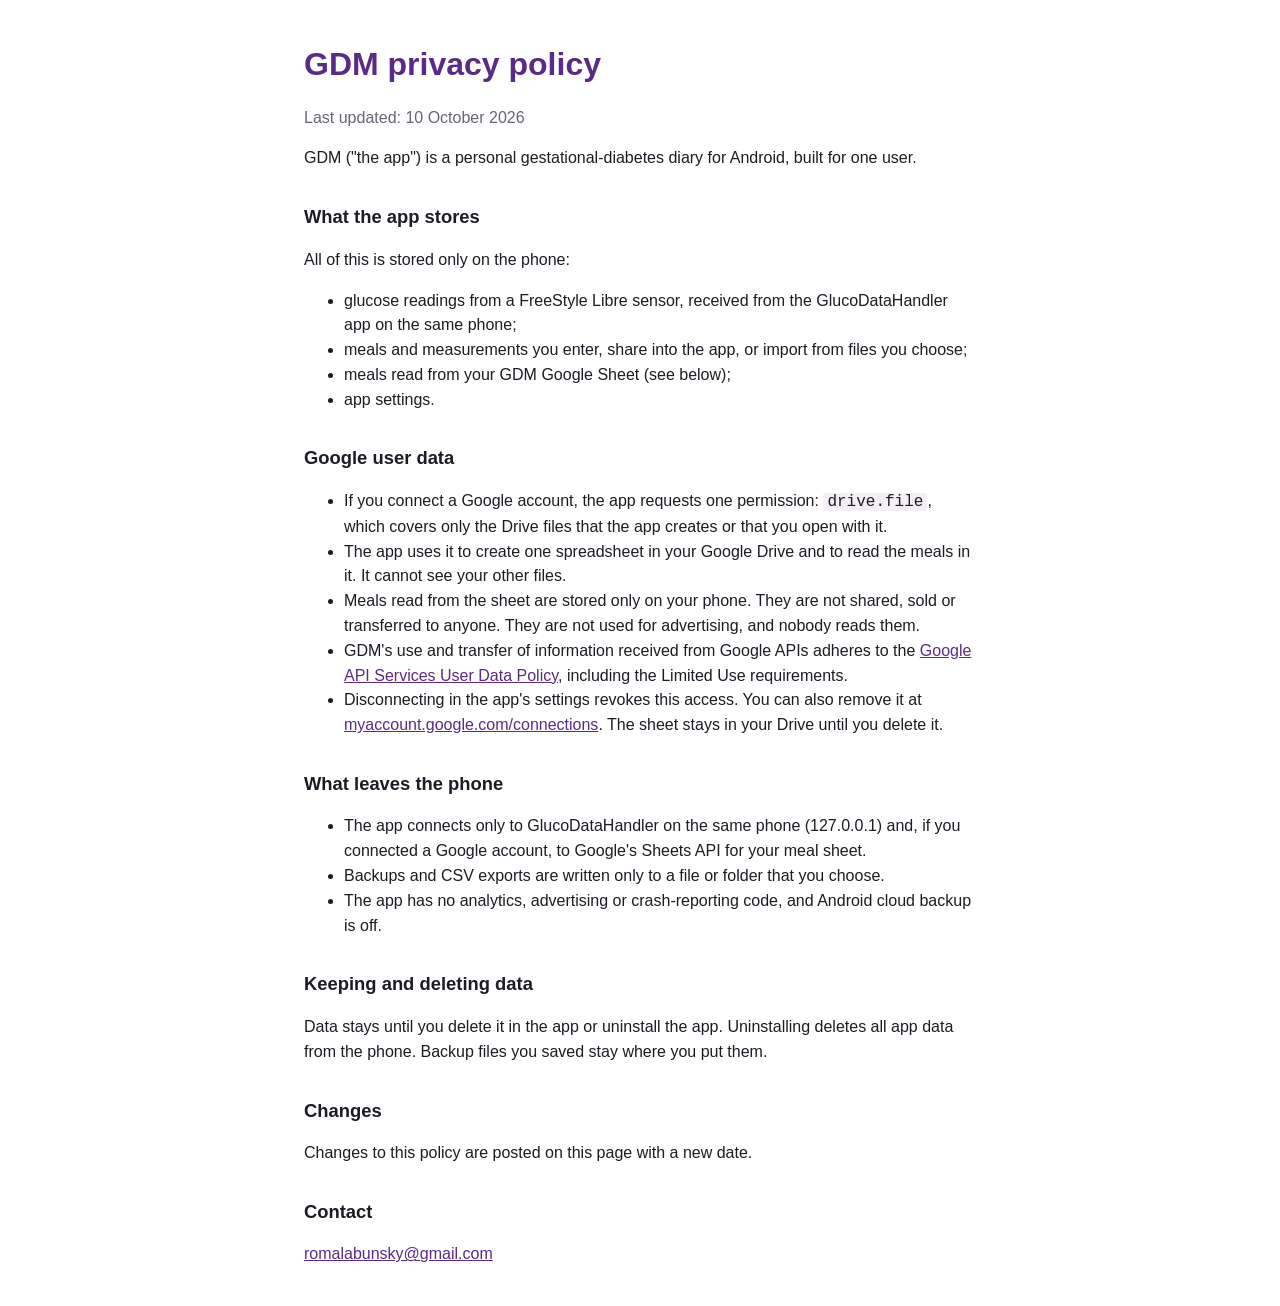
==== privacy.html @ cde76335 "GDM homepage and privacy policy Static pages for the app's Google OAuth consent screen (and later Pl" ====
<!doctype html>
<html lang="en">
<head>
<meta charset="utf-8">
<meta name="viewport" content="width=device-width, initial-scale=1">
<title>GDM — Privacy policy</title>
<link rel="stylesheet" href="style.css">
</head>
<body>
<h1>GDM privacy policy</h1>
<p class="muted">Last updated: 10 October 2026</p>
<p>GDM ("the app") is a personal gestational-diabetes diary for Android, built for one user.</p>

<h2>What the app stores</h2>
<p>All of this is stored only on the phone:</p>
<ul>
<li>glucose readings from a FreeStyle Libre sensor, received from the GlucoDataHandler app on the same phone;</li>
<li>meals and measurements you enter, share into the app, or import from files you choose;</li>
<li>meals read from your GDM Google Sheet (see below);</li>
<li>app settings.</li>
</ul>

<h2>Google user data</h2>
<ul>
<li>If you connect a Google account, the app requests one permission: <code>drive.file</code>, which covers only the Drive files that the app creates or that you open with it.</li>
<li>The app uses it to create one spreadsheet in your Google Drive and to read the meals in it. It cannot see your other files.</li>
<li>Meals read from the sheet are stored only on your phone. They are not shared, sold or transferred to anyone. They are not used for advertising, and nobody reads them.</li>
<li>GDM's use and transfer of information received from Google APIs adheres to the <a href="https://developers.google.com/terms/api-services-user-data-policy">Google API Services User Data Policy</a>, including the Limited Use requirements.</li>
<li>Disconnecting in the app's settings revokes this access. You can also remove it at <a href="https://myaccount.google.com/connections">myaccount.google.com/connections</a>. The sheet stays in your Drive until you delete it.</li>
</ul>

<h2>What leaves the phone</h2>
<ul>
<li>The app connects only to GlucoDataHandler on the same phone (127.0.0.1) and, if you connected a Google account, to Google's Sheets API for your meal sheet.</li>
<li>Backups and CSV exports are written only to a file or folder that you choose.</li>
<li>The app has no analytics, advertising or crash-reporting code, and Android cloud backup is off.</li>
</ul>

<h2>Keeping and deleting data</h2>
<p>Data stays until you delete it in the app or uninstall the app. Uninstalling deletes all app data from the phone. Backup files you saved stay where you put them.</p>

<h2>Changes</h2>
<p>Changes to this policy are posted on this page with a new date.</p>

<h2>Contact</h2>
<p><a href="mailto:romalabunsky@gmail.com">romalabunsky@gmail.com</a></p>
</body>
</html>
---- style.css ----
body { font: 16px/1.55 -apple-system, BlinkMacSystemFont, "Segoe UI", Roboto, sans-serif; max-width: 42rem; margin: 2.5rem auto; padding: 0 1.25rem; color: #1f1a24; }
h1 { color: #5b2a86; margin-bottom: .25rem; }
h2 { margin-top: 2rem; font-size: 1.15rem; }
a { color: #5b2a86; }
.muted { color: #6b6375; }
code { background: #f3eef8; padding: 0 .25rem; border-radius: 3px; }
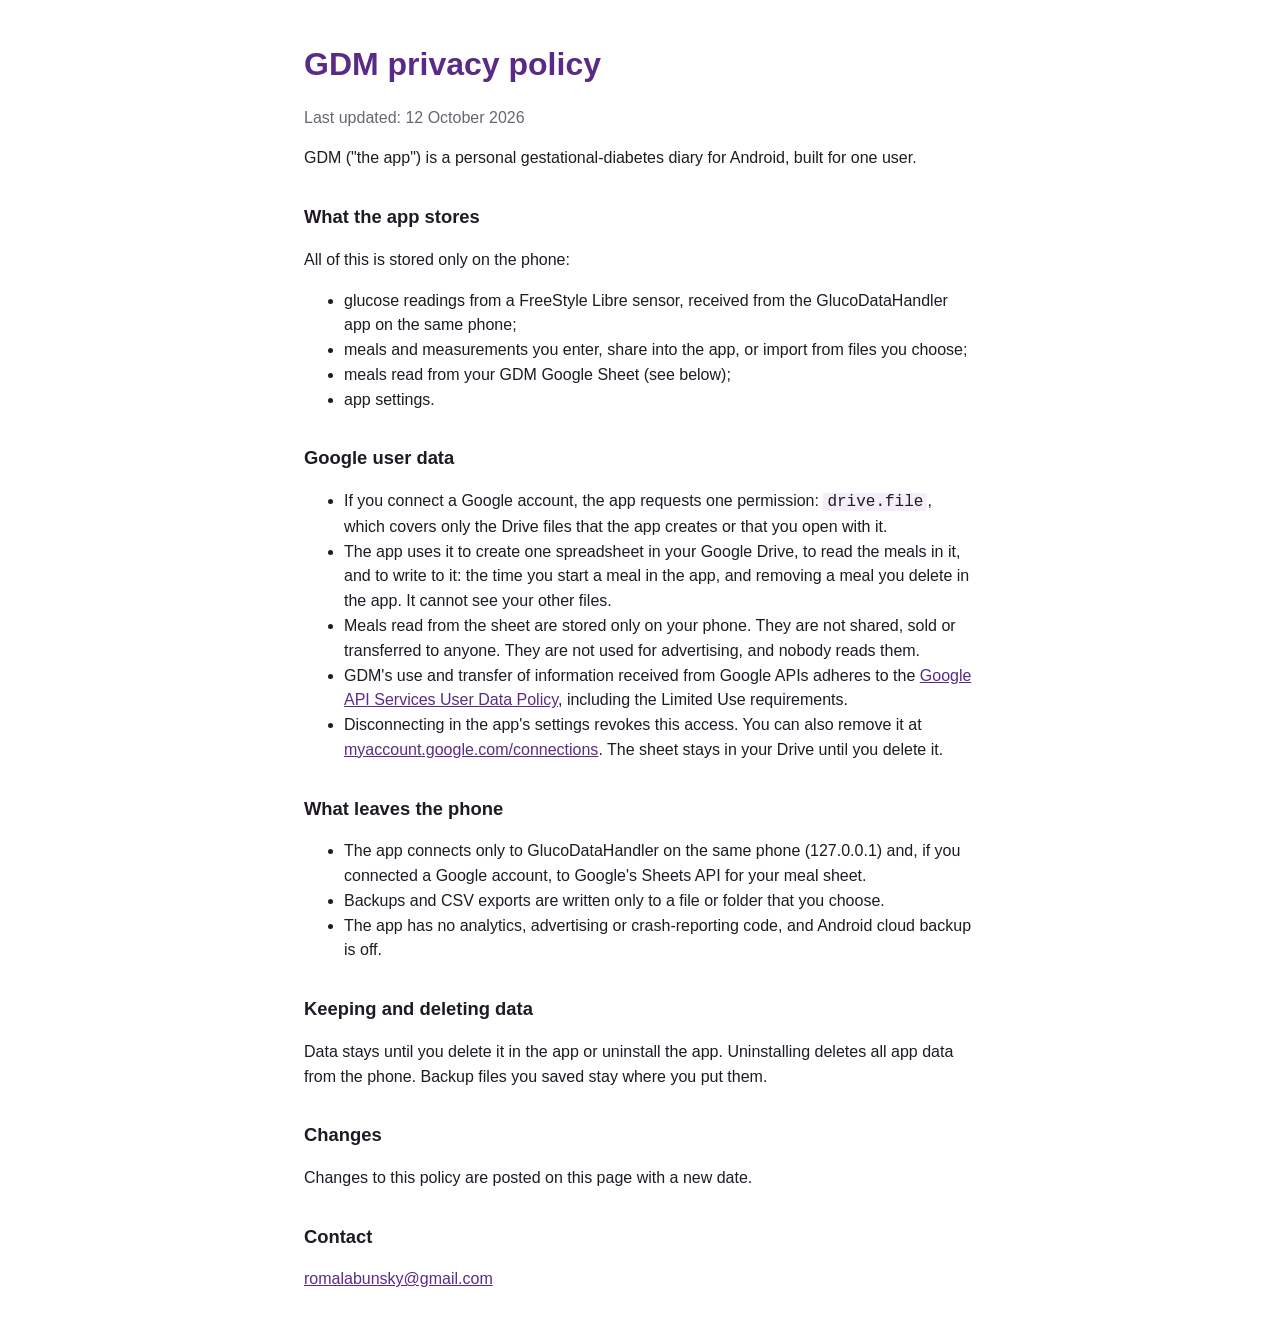
==== commit 6f791d32: "Privacy policy: the app also writes to the meal sheet (start times, deleted meals) From GDM 0.5.0 (d" ====
--- a/privacy.html
+++ b/privacy.html
@@ -8,7 +8,7 @@
 </head>
 <body>
 <h1>GDM privacy policy</h1>
-<p class="muted">Last updated: 10 October 2026</p>
+<p class="muted">Last updated: 12 October 2026</p>
 <p>GDM ("the app") is a personal gestational-diabetes diary for Android, built for one user.</p>
 
 <h2>What the app stores</h2>
@@ -23,7 +23,7 @@
 <h2>Google user data</h2>
 <ul>
 <li>If you connect a Google account, the app requests one permission: <code>drive.file</code>, which covers only the Drive files that the app creates or that you open with it.</li>
-<li>The app uses it to create one spreadsheet in your Google Drive and to read the meals in it. It cannot see your other files.</li>
+<li>The app uses it to create one spreadsheet in your Google Drive, to read the meals in it, and to write to it: the time you start a meal in the app, and removing a meal you delete in the app. It cannot see your other files.</li>
 <li>Meals read from the sheet are stored only on your phone. They are not shared, sold or transferred to anyone. They are not used for advertising, and nobody reads them.</li>
 <li>GDM's use and transfer of information received from Google APIs adheres to the <a href="https://developers.google.com/terms/api-services-user-data-policy">Google API Services User Data Policy</a>, including the Limited Use requirements.</li>
 <li>Disconnecting in the app's settings revokes this access. You can also remove it at <a href="https://myaccount.google.com/connections">myaccount.google.com/connections</a>. The sheet stays in your Drive until you delete it.</li>
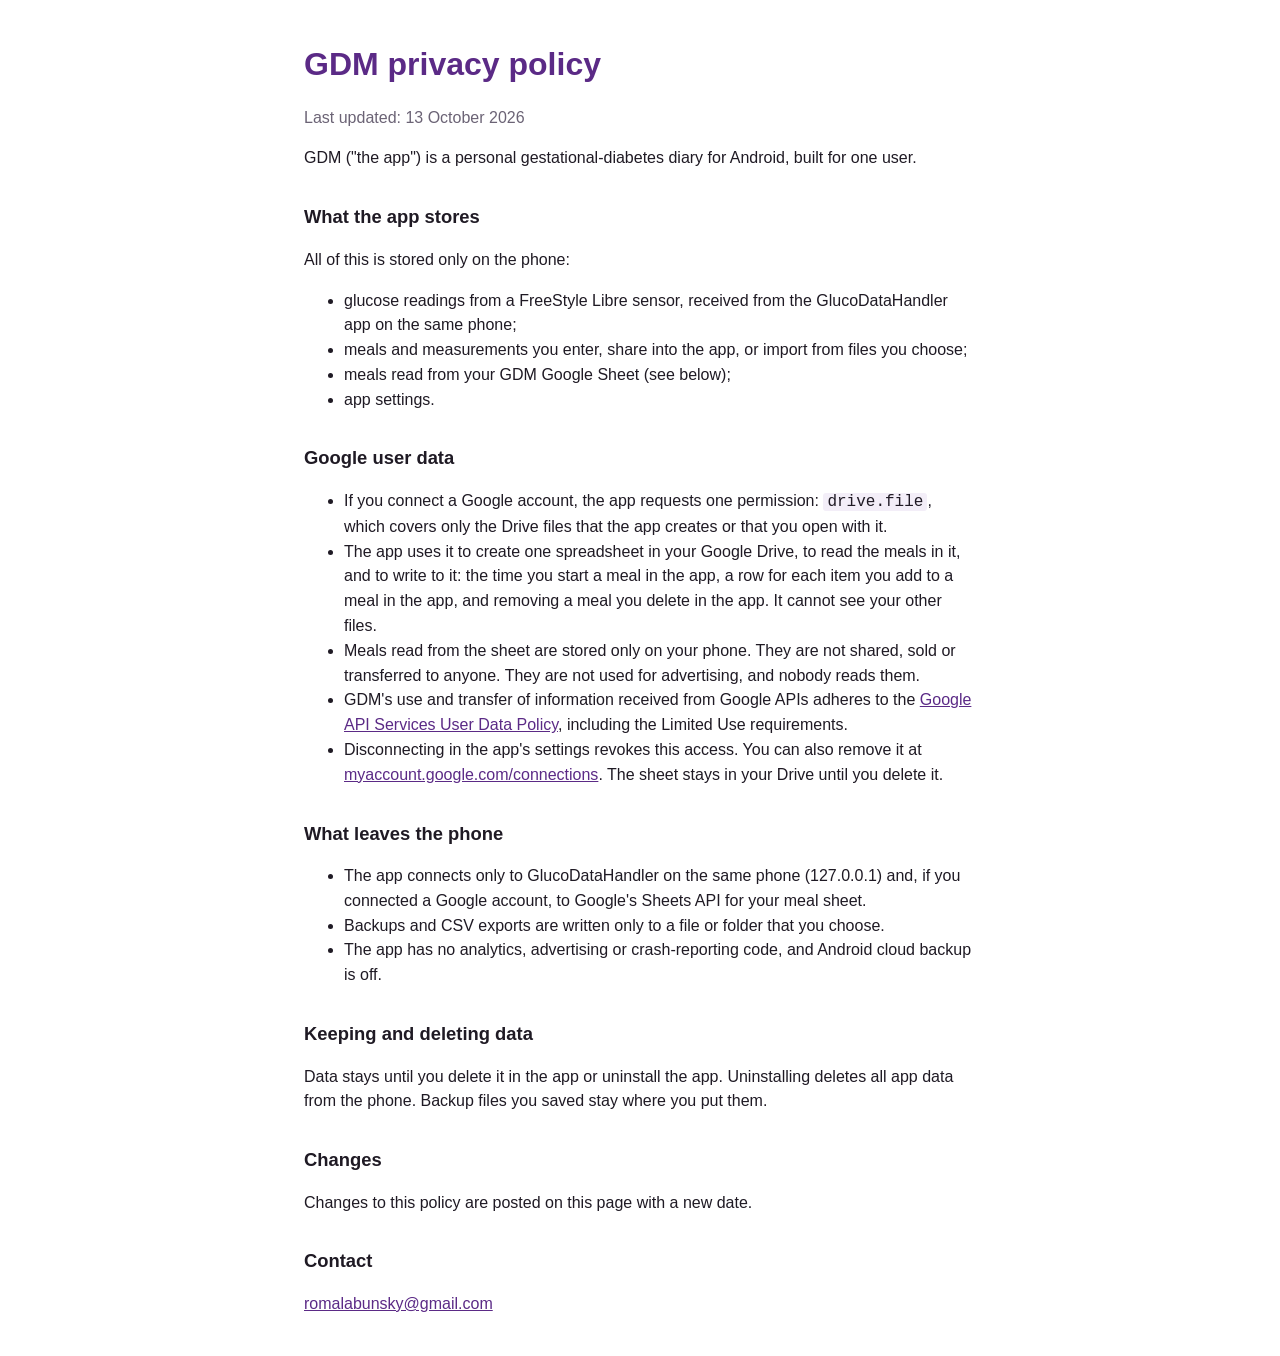
==== commit 6fcf87f9: "Privacy policy: the app also adds rows for items added in the app From GDM 0.7.0 (decision D32): an " ====
--- a/privacy.html
+++ b/privacy.html
@@ -8,7 +8,7 @@
 </head>
 <body>
 <h1>GDM privacy policy</h1>
-<p class="muted">Last updated: 12 October 2026</p>
+<p class="muted">Last updated: 13 October 2026</p>
 <p>GDM ("the app") is a personal gestational-diabetes diary for Android, built for one user.</p>
 
 <h2>What the app stores</h2>
@@ -23,7 +23,7 @@
 <h2>Google user data</h2>
 <ul>
 <li>If you connect a Google account, the app requests one permission: <code>drive.file</code>, which covers only the Drive files that the app creates or that you open with it.</li>
-<li>The app uses it to create one spreadsheet in your Google Drive, to read the meals in it, and to write to it: the time you start a meal in the app, and removing a meal you delete in the app. It cannot see your other files.</li>
+<li>The app uses it to create one spreadsheet in your Google Drive, to read the meals in it, and to write to it: the time you start a meal in the app, a row for each item you add to a meal in the app, and removing a meal you delete in the app. It cannot see your other files.</li>
 <li>Meals read from the sheet are stored only on your phone. They are not shared, sold or transferred to anyone. They are not used for advertising, and nobody reads them.</li>
 <li>GDM's use and transfer of information received from Google APIs adheres to the <a href="https://developers.google.com/terms/api-services-user-data-policy">Google API Services User Data Policy</a>, including the Limited Use requirements.</li>
 <li>Disconnecting in the app's settings revokes this access. You can also remove it at <a href="https://myaccount.google.com/connections">myaccount.google.com/connections</a>. The sheet stays in your Drive until you delete it.</li>
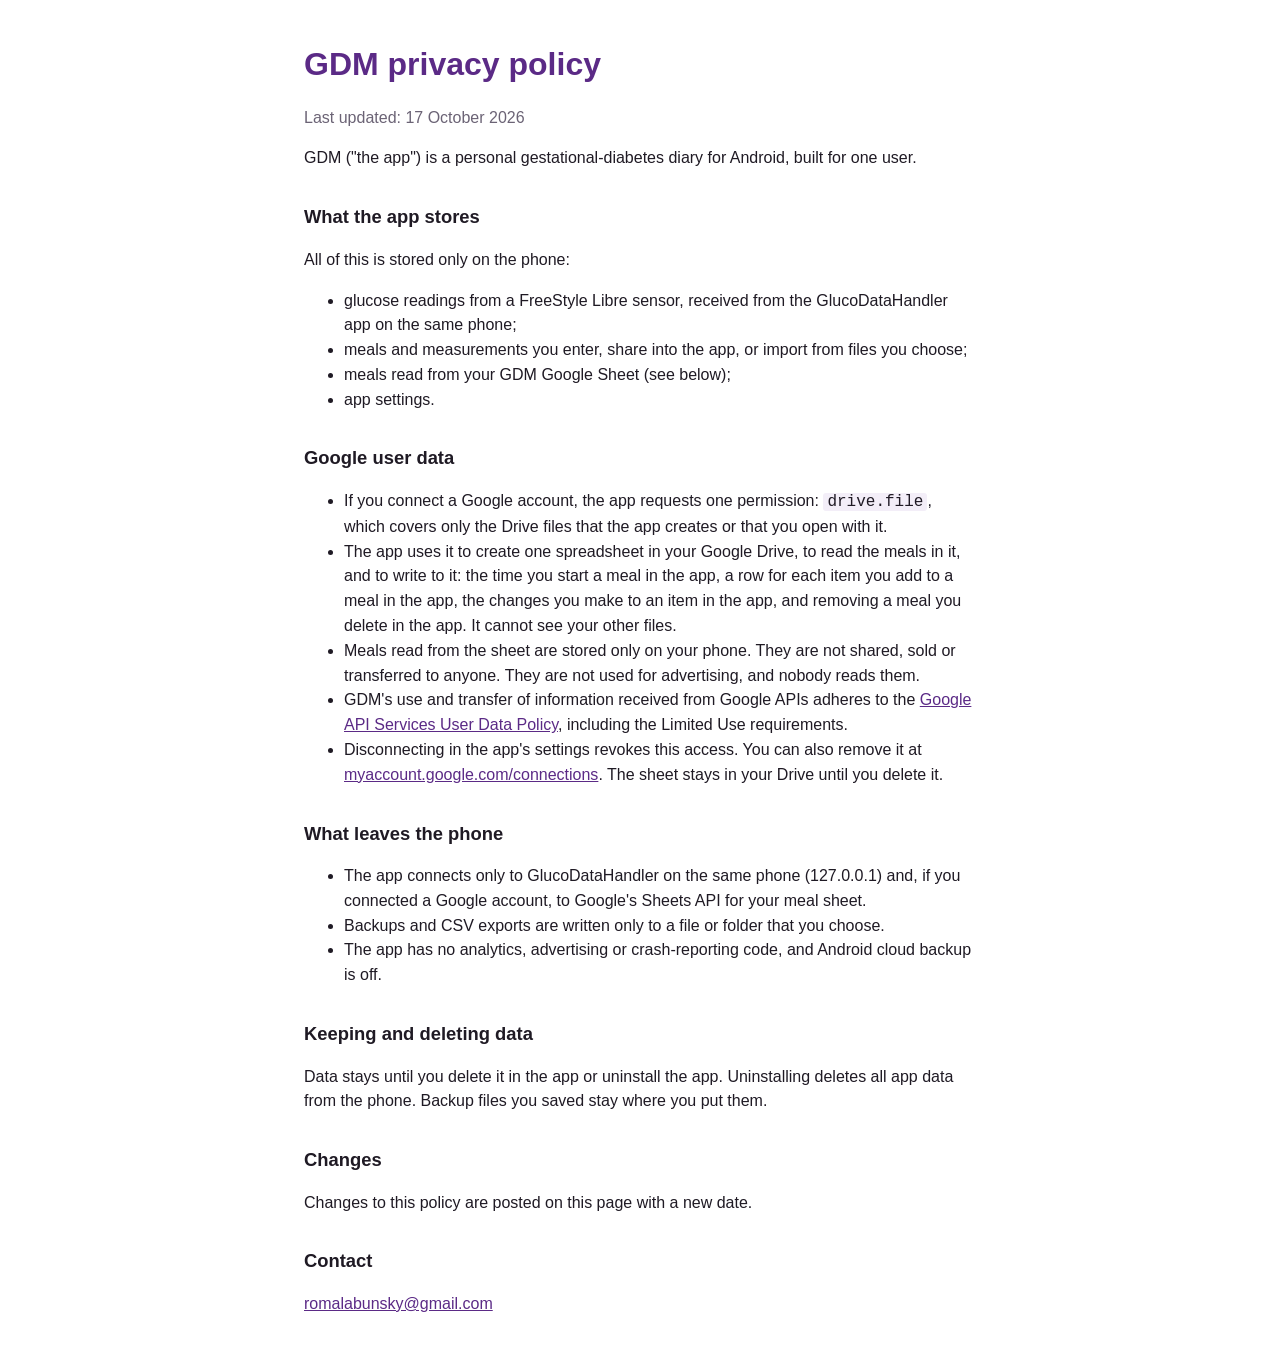
==== commit 3c8cca97: "Privacy policy: the app also writes changes she makes to an item Co-Authored-By: Claude Opus 5.5 <no" ====
--- a/privacy.html
+++ b/privacy.html
@@ -8,7 +8,7 @@
 </head>
 <body>
 <h1>GDM privacy policy</h1>
-<p class="muted">Last updated: 13 October 2026</p>
+<p class="muted">Last updated: 17 October 2026</p>
 <p>GDM ("the app") is a personal gestational-diabetes diary for Android, built for one user.</p>
 
 <h2>What the app stores</h2>
@@ -23,7 +23,7 @@
 <h2>Google user data</h2>
 <ul>
 <li>If you connect a Google account, the app requests one permission: <code>drive.file</code>, which covers only the Drive files that the app creates or that you open with it.</li>
-<li>The app uses it to create one spreadsheet in your Google Drive, to read the meals in it, and to write to it: the time you start a meal in the app, a row for each item you add to a meal in the app, and removing a meal you delete in the app. It cannot see your other files.</li>
+<li>The app uses it to create one spreadsheet in your Google Drive, to read the meals in it, and to write to it: the time you start a meal in the app, a row for each item you add to a meal in the app, the changes you make to an item in the app, and removing a meal you delete in the app. It cannot see your other files.</li>
 <li>Meals read from the sheet are stored only on your phone. They are not shared, sold or transferred to anyone. They are not used for advertising, and nobody reads them.</li>
 <li>GDM's use and transfer of information received from Google APIs adheres to the <a href="https://developers.google.com/terms/api-services-user-data-policy">Google API Services User Data Policy</a>, including the Limited Use requirements.</li>
 <li>Disconnecting in the app's settings revokes this access. You can also remove it at <a href="https://myaccount.google.com/connections">myaccount.google.com/connections</a>. The sheet stays in your Drive until you delete it.</li>
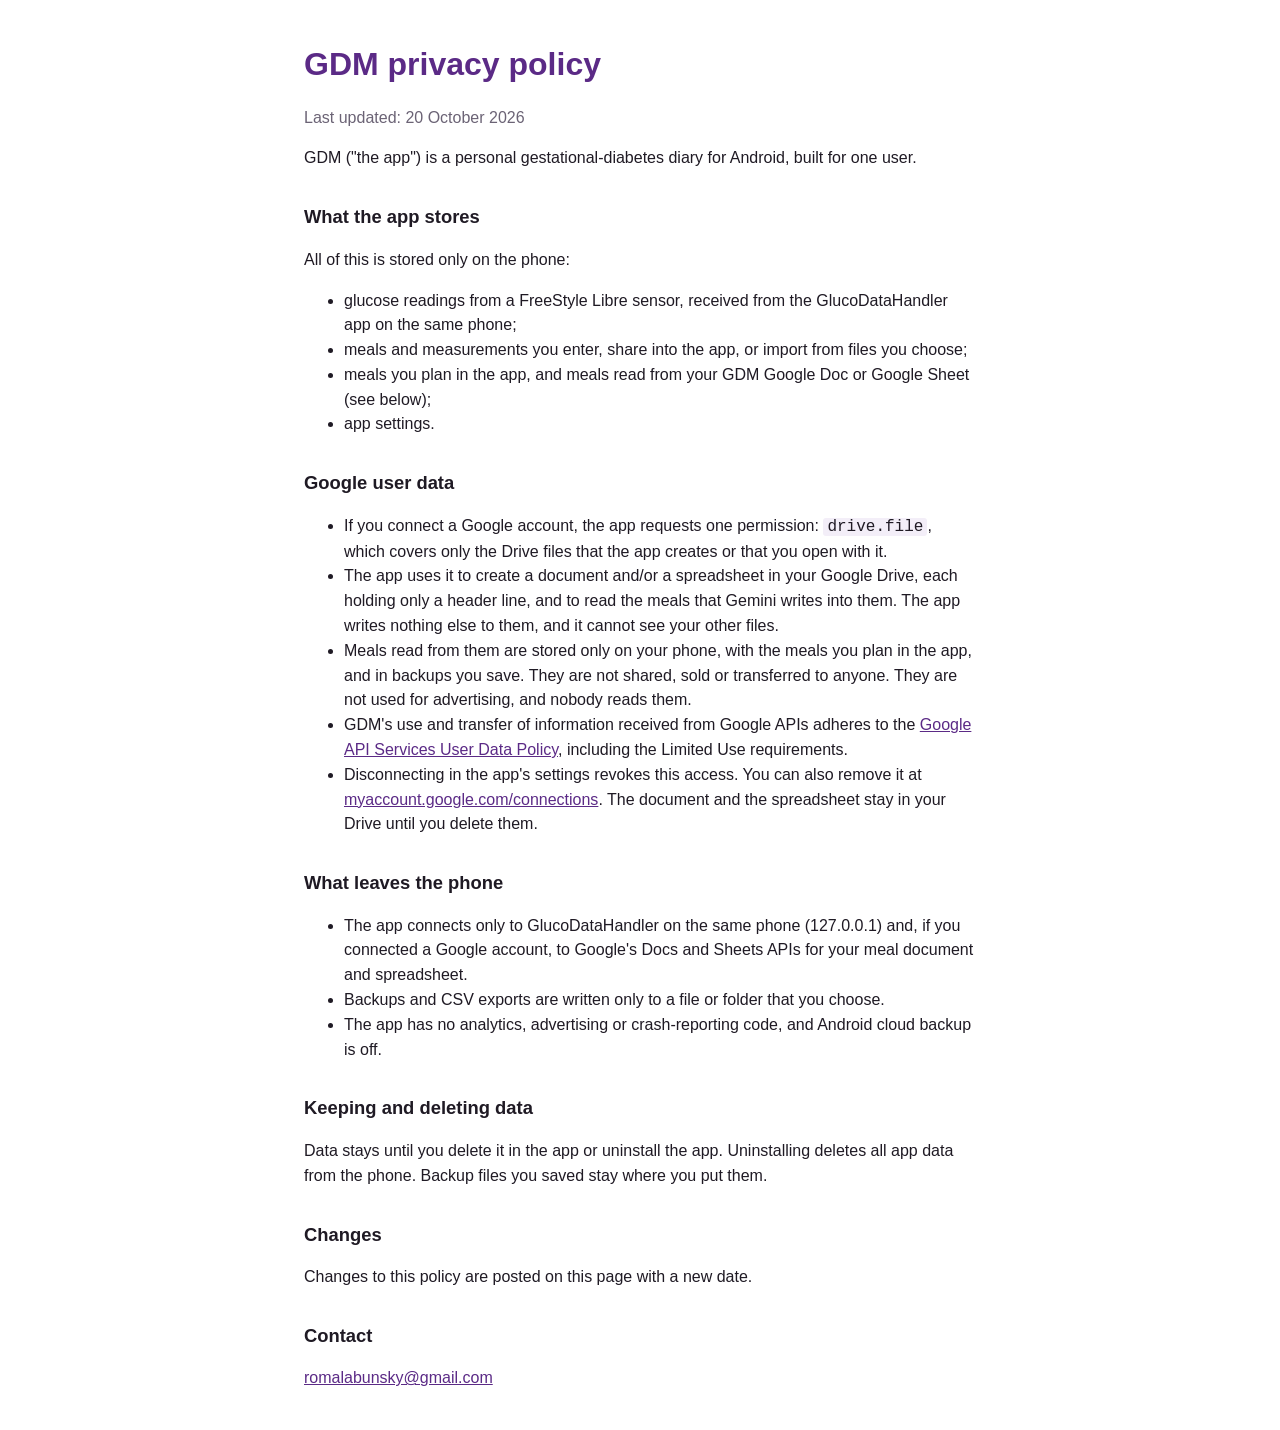
==== commit 65beee2c: "Privacy policy: a Doc and/or a Sheet the app only reads; planned meals on the phone Co-Authored-By: " ====
--- a/privacy.html
+++ b/privacy.html
@@ -8,7 +8,7 @@
 </head>
 <body>
 <h1>GDM privacy policy</h1>
-<p class="muted">Last updated: 17 October 2026</p>
+<p class="muted">Last updated: 20 October 2026</p>
 <p>GDM ("the app") is a personal gestational-diabetes diary for Android, built for one user.</p>
 
 <h2>What the app stores</h2>
@@ -16,22 +16,22 @@
 <ul>
 <li>glucose readings from a FreeStyle Libre sensor, received from the GlucoDataHandler app on the same phone;</li>
 <li>meals and measurements you enter, share into the app, or import from files you choose;</li>
-<li>meals read from your GDM Google Sheet (see below);</li>
+<li>meals you plan in the app, and meals read from your GDM Google Doc or Google Sheet (see below);</li>
 <li>app settings.</li>
 </ul>
 
 <h2>Google user data</h2>
 <ul>
 <li>If you connect a Google account, the app requests one permission: <code>drive.file</code>, which covers only the Drive files that the app creates or that you open with it.</li>
-<li>The app uses it to create one spreadsheet in your Google Drive, to read the meals in it, and to write to it: the time you start a meal in the app, a row for each item you add to a meal in the app, the changes you make to an item in the app, and removing a meal you delete in the app. It cannot see your other files.</li>
-<li>Meals read from the sheet are stored only on your phone. They are not shared, sold or transferred to anyone. They are not used for advertising, and nobody reads them.</li>
+<li>The app uses it to create a document and/or a spreadsheet in your Google Drive, each holding only a header line, and to read the meals that Gemini writes into them. The app writes nothing else to them, and it cannot see your other files.</li>
+<li>Meals read from them are stored only on your phone, with the meals you plan in the app, and in backups you save. They are not shared, sold or transferred to anyone. They are not used for advertising, and nobody reads them.</li>
 <li>GDM's use and transfer of information received from Google APIs adheres to the <a href="https://developers.google.com/terms/api-services-user-data-policy">Google API Services User Data Policy</a>, including the Limited Use requirements.</li>
-<li>Disconnecting in the app's settings revokes this access. You can also remove it at <a href="https://myaccount.google.com/connections">myaccount.google.com/connections</a>. The sheet stays in your Drive until you delete it.</li>
+<li>Disconnecting in the app's settings revokes this access. You can also remove it at <a href="https://myaccount.google.com/connections">myaccount.google.com/connections</a>. The document and the spreadsheet stay in your Drive until you delete them.</li>
 </ul>
 
 <h2>What leaves the phone</h2>
 <ul>
-<li>The app connects only to GlucoDataHandler on the same phone (127.0.0.1) and, if you connected a Google account, to Google's Sheets API for your meal sheet.</li>
+<li>The app connects only to GlucoDataHandler on the same phone (127.0.0.1) and, if you connected a Google account, to Google's Docs and Sheets APIs for your meal document and spreadsheet.</li>
 <li>Backups and CSV exports are written only to a file or folder that you choose.</li>
 <li>The app has no analytics, advertising or crash-reporting code, and Android cloud backup is off.</li>
 </ul>
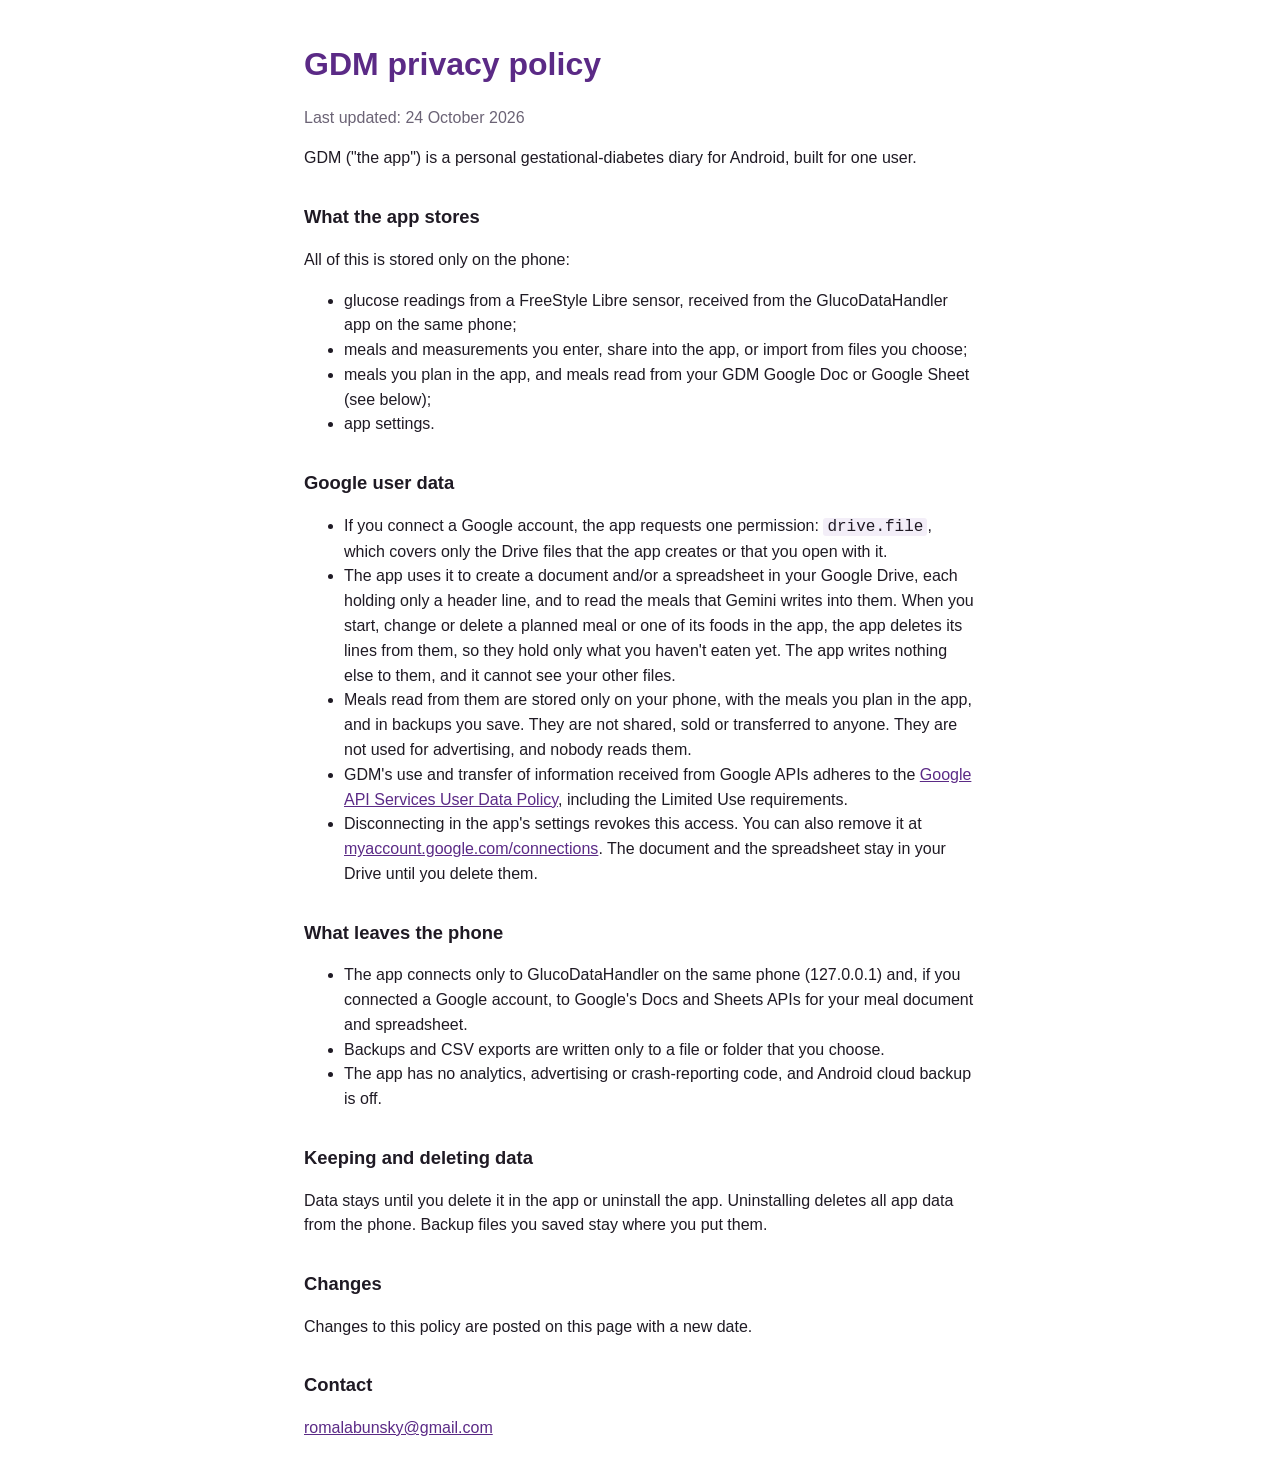
==== commit 253e09f1: "Privacy policy: the app deletes from her Doc or Sheet the lines of meals she starts, changes or dele" ====
--- a/privacy.html
+++ b/privacy.html
@@ -8,7 +8,7 @@
 </head>
 <body>
 <h1>GDM privacy policy</h1>
-<p class="muted">Last updated: 20 October 2026</p>
+<p class="muted">Last updated: 24 October 2026</p>
 <p>GDM ("the app") is a personal gestational-diabetes diary for Android, built for one user.</p>
 
 <h2>What the app stores</h2>
@@ -23,7 +23,7 @@
 <h2>Google user data</h2>
 <ul>
 <li>If you connect a Google account, the app requests one permission: <code>drive.file</code>, which covers only the Drive files that the app creates or that you open with it.</li>
-<li>The app uses it to create a document and/or a spreadsheet in your Google Drive, each holding only a header line, and to read the meals that Gemini writes into them. The app writes nothing else to them, and it cannot see your other files.</li>
+<li>The app uses it to create a document and/or a spreadsheet in your Google Drive, each holding only a header line, and to read the meals that Gemini writes into them. When you start, change or delete a planned meal or one of its foods in the app, the app deletes its lines from them, so they hold only what you haven't eaten yet. The app writes nothing else to them, and it cannot see your other files.</li>
 <li>Meals read from them are stored only on your phone, with the meals you plan in the app, and in backups you save. They are not shared, sold or transferred to anyone. They are not used for advertising, and nobody reads them.</li>
 <li>GDM's use and transfer of information received from Google APIs adheres to the <a href="https://developers.google.com/terms/api-services-user-data-policy">Google API Services User Data Policy</a>, including the Limited Use requirements.</li>
 <li>Disconnecting in the app's settings revokes this access. You can also remove it at <a href="https://myaccount.google.com/connections">myaccount.google.com/connections</a>. The document and the spreadsheet stay in your Drive until you delete them.</li>
